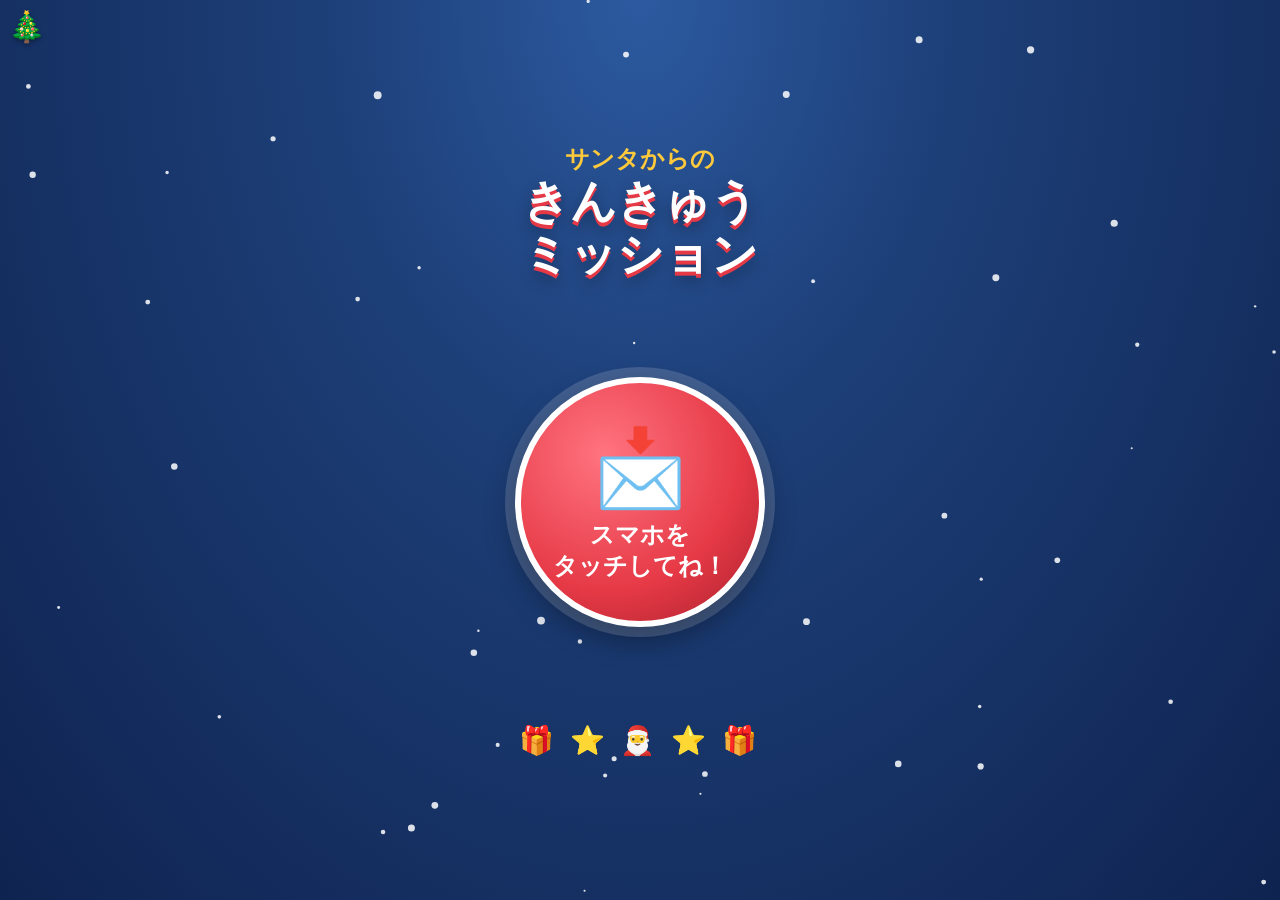
==== index.html @ 95dcbe69 "Add files via upload" ====
<!DOCTYPE html>
<html lang="ja">
<head>
  <meta charset="UTF-8">
  <meta name="viewport" content="width=device-width, initial-scale=1, maximum-scale=1, user-scalable=no, viewport-fit=cover">
  <meta name="theme-color" content="#0f2350">
  <meta name="mobile-web-app-capable" content="yes">
  <title>サンタからの きんきゅうミッション</title>
  <link rel="manifest" href="./manifest.json">
  <link rel="icon" href="./icons/icon-192.png">
  <link rel="stylesheet" href="./css/style.css">
</head>
<body>
  <canvas id="snow" aria-hidden="true"></canvas>

  <header id="hud">
    <!-- 左上：管理画面（3秒長押し）＋ 右下と同時押しで早送り -->
    <div id="logo" class="logo" aria-label="logo">🎄</div>
    <div id="keys" class="keys hidden">
      <span class="keyslot" data-i="0">🔒</span>
      <span class="keyslot" data-i="1">🔒</span>
      <span class="keyslot" data-i="2">🔒</span>
    </div>
  </header>

  <main id="stage"></main>

  <!-- 右下の透明エリア（左上ロゴと同時に2秒長押しで早送り／強制クリア） -->
  <div id="corner-br" class="corner-br" aria-hidden="true"></div>

  <div id="overlay"></div>
  <div id="admin-root"></div>
  <div id="fx-layer" aria-hidden="true"></div>
  <canvas id="confetti" aria-hidden="true"></canvas>

  <script type="module" src="./js/app.js"></script>
</body>
</html>
---- css/style.css ----
/* =============================================================
   サンタからの きんきゅうミッション  style.css
   ============================================================= */
:root {
  --night1: #0f2350;
  --night2: #1d3f78;
  --red: #e63946;
  --red-d: #a8202c;
  --green: #2a9d5c;
  --green-d: #1b6e3f;
  --gold: #ffc93c;
  --gold-d: #c9921a;
  --blue: #4cc9f0;
  --blue-d: #2386a8;
  --pink: #ff8fb1;
  --pink-d: #d65a82;
  --cream: #fff8ec;
  --ink: #3a2a1e;
  --font: "M PLUS Rounded 1c", "Hiragino Maru Gothic ProN", "BIZ UDPGothic", "Noto Sans JP", "Noto Sans CJK JP", sans-serif;
}

* { box-sizing: border-box; -webkit-tap-highlight-color: transparent; }

html, body {
  margin: 0; height: 100%; overflow: hidden;
  font-family: var(--font); font-weight: 700; color: #fff;
  background: radial-gradient(ellipse at 50% 0%, #2c5aa0 0%, var(--night2) 35%, var(--night1) 100%);
  user-select: none; -webkit-user-select: none; -webkit-touch-callout: none;
  overscroll-behavior: none;
  touch-action: manipulation;
}
input, textarea { user-select: text; -webkit-user-select: text; }
button { font-family: inherit; font-weight: 800; cursor: pointer; touch-action: manipulation; }
.hidden { display: none !important; }

#snow, #confetti { position: fixed; inset: 0; width: 100%; height: 100%; pointer-events: none; }
#snow { z-index: 0; }
#confetti { z-index: 60; }

/* ---------- ヘッダー ---------- */
#hud {
  position: fixed; top: 0; left: 0; right: 0; height: 56px; z-index: 30;
  display: flex; align-items: center; justify-content: center; pointer-events: none;
}
.logo {
  position: fixed; top: 0; left: 0; width: 52px; height: 52px; z-index: 70;
  display: grid; place-items: center; font-size: 30px;
  pointer-events: auto; touch-action: none;
  filter: drop-shadow(0 2px 2px rgba(0,0,0,.35));
}
.corner-br {
  position: fixed; right: 0; bottom: 0; width: 48px; height: 48px; z-index: 70; touch-action: none;
}
.keys { display: flex; gap: 10px; background: rgba(255,255,255,.14); padding: 4px 14px; border-radius: 99px; }
.keyslot { font-size: 26px; filter: grayscale(1) brightness(1.3); opacity: .7; transition: .3s; }
.keyslot.open { filter: drop-shadow(0 0 6px var(--gold)); opacity: 1; }
.keyslot.just { animation: keyJust .9s ease; }
@keyframes keyJust { 0% { transform: scale(.3) rotate(-90deg); } 60% { transform: scale(1.6) rotate(15deg); } 100% { transform: scale(1); } }

/* ---------- ステージ ---------- */
#stage {
  position: fixed; inset: 0; z-index: 10;
  overflow-y: auto; overflow-x: hidden; -webkit-overflow-scrolling: touch;
  padding: 60px 14px 60px;
}
/* わかち書き（スペース）の ところで 改行する */
.screen, #overlay { word-break: keep-all; overflow-wrap: anywhere; }
.screen { max-width: 520px; margin: 0 auto; display: flex; flex-direction: column; align-items: center; gap: 14px; text-align: center; animation: screenIn .45s ease; }
@keyframes screenIn { from { opacity: 0; transform: translateY(18px) scale(.98); } to { opacity: 1; transform: none; } }

.lead { margin: 0; font-size: 18px; line-height: 1.6; text-shadow: 0 2px 4px rgba(0,0,0,.4); }
.guide { margin: 0; font-size: 16px; opacity: .9; }

.mission-head {
  display: inline-flex; align-items: center; gap: 10px;
  background: var(--red); padding: 6px 20px 6px 8px; border-radius: 99px;
  font-size: 22px; box-shadow: 0 4px 0 var(--red-d);
}
.mission-head.mh-blue { background: var(--blue-d); box-shadow: 0 4px 0 #165f78; }
.mh-num { width: 38px; height: 38px; border-radius: 50%; background: #fff; color: var(--red); display: grid; place-items: center; font-size: 22px; }
.mh-blue .mh-num { color: var(--blue-d); }

.big-title { font-size: 26px; line-height: 1.4; text-shadow: 0 3px 0 rgba(0,0,0,.25); }
.big-title .grow { display: inline-block; color: var(--gold); font-size: 32px; animation: growPulse 1.6s ease-in-out infinite; }
@keyframes growPulse { 50% { transform: scale(1.12); } }

/* ---------- ボタン ---------- */
.btn {
  border: none; border-radius: 99px; padding: 14px 32px; font-size: 22px; color: #fff;
  position: relative; transition: transform .08s; min-height: 60px; line-height: 1.3;
}
.btn:active { transform: translateY(5px); }
.btn-red { background: linear-gradient(#ff5a67, var(--red)); box-shadow: 0 6px 0 var(--red-d), 0 10px 18px rgba(0,0,0,.3); }
.btn-green { background: linear-gradient(#44c27c, var(--green)); box-shadow: 0 6px 0 var(--green-d), 0 10px 18px rgba(0,0,0,.3); }
.btn-gold { background: linear-gradient(#ffdc6e, var(--gold)); color: #6b3c00; box-shadow: 0 6px 0 var(--gold-d), 0 10px 18px rgba(0,0,0,.3); }
.btn-red:active { box-shadow: 0 1px 0 var(--red-d); }
.btn-green:active { box-shadow: 0 1px 0 var(--green-d); }
.btn-gold:active { box-shadow: 0 1px 0 var(--gold-d); }
.btn-xl { font-size: 26px; padding: 18px 40px; min-width: 240px; }
.btn-pulse { animation: btnPulse 1.4s ease-in-out infinite; }
@keyframes btnPulse { 50% { transform: scale(1.06); } }
.btn-pulse:active { animation: none; }

/* ---------- 画面0 ---------- */
.s0 { min-height: calc(100vh - 120px); justify-content: space-evenly; }
.s0-title { animation: floaty 3s ease-in-out infinite; }
.s0-sub { font-size: 24px; color: var(--gold); }
.s0-main { font-size: 46px; line-height: 1.15; text-shadow: 0 4px 0 var(--red), 0 8px 16px rgba(0,0,0,.4); }
@keyframes floaty { 50% { transform: translateY(-8px); } }
.touch-me {
  width: 250px; height: 250px; border-radius: 50%; border: 6px solid #fff;
  background: radial-gradient(circle at 35% 30%, #ff7480, var(--red) 60%, var(--red-d));
  color: #fff; display: flex; flex-direction: column; align-items: center; justify-content: center; gap: 6px;
  box-shadow: 0 0 0 10px rgba(255,255,255,.15), 0 12px 30px rgba(0,0,0,.4);
  animation: touchPulse 1.5s ease-in-out infinite;
}
.touch-me:active { transform: scale(.94); }
@keyframes touchPulse { 50% { box-shadow: 0 0 0 26px rgba(255,255,255,.08), 0 12px 30px rgba(0,0,0,.4); transform: scale(1.04); } }
.touch-emoji { font-size: 76px; animation: wobble 1.2s ease-in-out infinite; }
.touch-label { font-size: 24px; line-height: 1.3; }
@keyframes wobble { 25% { transform: rotate(-10deg); } 75% { transform: rotate(10deg); } }
.s0-deco { font-size: 28px; letter-spacing: 4px; }

.screen-shake { animation: screenShake .5s; }
@keyframes screenShake {
  10%, 90% { transform: translate(-2px, 0); } 20%, 80% { transform: translate(4px, 1px); }
  30%, 50%, 70% { transform: translate(-6px, -1px); } 40%, 60% { transform: translate(6px, 1px); }
}

/* ---------- 画面1 ---------- */
.ringing { display: flex; flex-direction: column; align-items: center; gap: 10px; padding-top: 10px; position: relative; }
.phone-ring { font-size: 110px; animation: phoneBuzz .15s linear infinite; position: relative; z-index: 2; }
@keyframes phoneBuzz { 0% { transform: rotate(-8deg); } 50% { transform: rotate(8deg); } 100% { transform: rotate(-8deg); } }
.ring-waves { position: absolute; top: 20px; left: 50%; width: 0; height: 0; }
.ring-waves span {
  position: absolute; left: -70px; top: -10px; width: 140px; height: 140px; border-radius: 50%;
  border: 4px solid var(--gold); opacity: 0; animation: ringWave 1.8s ease-out infinite;
}
.ring-waves span:nth-child(2) { animation-delay: .6s; }
.ring-waves span:nth-child(3) { animation-delay: 1.2s; }
@keyframes ringWave { 0% { transform: scale(.5); opacity: .9; } 100% { transform: scale(1.8); opacity: 0; } }
.popup {
  background: var(--cream); color: var(--ink); border-radius: 24px; padding: 18px 18px 22px;
  border: 5px solid var(--red); box-shadow: 0 12px 30px rgba(0,0,0,.45); width: 100%;
  display: flex; flex-direction: column; gap: 12px; align-items: center;
}
.popup-icon { font-size: 48px; margin-top: -48px; animation: floaty 2s ease-in-out infinite; }
.popup-title { font-size: 22px; line-height: 1.5; color: var(--red-d); }
.pop-in { animation: popIn .5s cubic-bezier(.2, 1.6, .4, 1); }
@keyframes popIn { from { transform: scale(.3); opacity: 0; } to { transform: scale(1); opacity: 1; } }

.letter { display: flex; flex-direction: column; align-items: center; gap: 10px; width: 100%; animation: popIn .5s cubic-bezier(.2, 1.4, .4, 1); }
.letter-santa { font-size: 80px; animation: santaBounce 1s ease-in-out infinite; margin-bottom: -26px; z-index: 2; }
@keyframes santaBounce { 50% { transform: translateY(-10px) rotate(-5deg); } }
.letter-paper {
  width: 100%; background: var(--cream); color: var(--ink); border-radius: 18px; padding: 34px 18px 18px;
  text-align: left; font-size: 19px; line-height: 1.75; min-height: 220px;
  background-image: repeating-linear-gradient(transparent 0 32px, rgba(230,57,70,.12) 32px 33px);
  border: 4px dashed var(--green); box-shadow: 0 10px 24px rgba(0,0,0,.4);
}
.letter-from { color: var(--red); font-size: 16px; text-align: right; }
.letter-locks { display: flex; justify-content: center; gap: 18px; font-size: 40px; margin-top: 8px; }
.letter-locks span { animation: lockBounce 1s ease-in-out infinite; }
.letter-locks span:nth-child(2) { animation-delay: .15s; }
.letter-locks span:nth-child(3) { animation-delay: .3s; }
@keyframes lockBounce { 50% { transform: translateY(-8px); } }
.tap-note { font-size: 14px; opacity: .75; }

/* ---------- 子どもの色 ---------- */
.c-red { --c: var(--red); --cd: var(--red-d); }
.c-green { --c: var(--green); --cd: var(--green-d); }
.c-gold { --c: var(--gold); --cd: var(--gold-d); }
.c-blue { --c: var(--blue); --cd: var(--blue-d); }
.c-pink { --c: var(--pink); --cd: var(--pink-d); }

/* ---------- 画面2 ---------- */
.hints { width: 100%; display: flex; flex-direction: column; gap: 6px; }
.hint {
  display: flex; align-items: center; gap: 10px; text-align: left;
  background: var(--cream); color: var(--ink); border-radius: 14px; padding: 5px 10px;
  border-left: 10px solid var(--c); font-size: 15px; line-height: 1.35;
}
.hint b { color: var(--cd); }
.hint-no { flex: none; width: 28px; height: 28px; border-radius: 50%; background: var(--c); color: #fff; display: grid; place-items: center; font-size: 16px; }
.extra-hint {
  width: 100%; background: linear-gradient(#fff3c4, #ffe38a); color: #6b3c00; border-radius: 16px;
  padding: 10px 14px; border: 3px solid var(--gold-d); font-size: 17px; line-height: 1.5;
}
.eh-title { color: var(--red-d); font-size: 18px; margin-bottom: 4px; }
.code-boxes { display: grid; grid-template-columns: repeat(5, minmax(0, 1fr)); gap: 6px; width: 100%; }
.cbox { min-width: 0; display: flex; flex-direction: column; align-items: center; gap: 4px; transition: transform .2s; }
.cname {
  font-size: 12px; background: var(--c); color: #fff; border-radius: 99px; padding: 2px 4px; width: 100%;
  white-space: nowrap; overflow: hidden; text-overflow: ellipsis; text-shadow: 0 1px 1px rgba(0,0,0,.3);
}
.cdigit {
  width: 100%; aspect-ratio: 1 / 1; background: #fff; border-radius: 14px; border: 4px solid var(--c);
  color: var(--ink); font-size: 40px; display: grid; place-items: center; box-shadow: 0 4px 0 var(--cd);
}
.cbox.active .cdigit { animation: activeGlow 1s ease-in-out infinite; }
.cbox.active { transform: translateY(-4px); }
@keyframes activeGlow { 50% { box-shadow: 0 4px 0 var(--cd), 0 0 0 6px rgba(255,255,255,.55); } }
.cbox.popd .cdigit { animation: digitPop .35s cubic-bezier(.2, 1.8, .4, 1); }
@keyframes digitPop { from { transform: scale(.4) rotate(-20deg); } to { transform: none; } }
.cbox.win .cdigit { background: var(--gold); animation: winJump .6s ease 3; }
@keyframes winJump { 50% { transform: translateY(-14px) rotate(6deg); } }
.turn { font-size: 20px; min-height: 30px; }
.turn-name { background: var(--c); padding: 2px 12px; border-radius: 99px; margin-right: 2px; }
.keypad { display: grid; grid-template-columns: repeat(3, 1fr); gap: 8px; width: 100%; max-width: 360px; }
.kp {
  height: 54px; border: none; border-radius: 16px; font-size: 30px; color: var(--ink);
  background: linear-gradient(#ffffff, #e9e2d6); box-shadow: 0 5px 0 #b9ad9c;
}
.kp:active, .kp.tapped { transform: translateY(4px); box-shadow: 0 1px 0 #b9ad9c; }
.kp.tapped { animation: kpTap .25s; }
@keyframes kpTap { 50% { filter: brightness(1.2); } }
.kp-del { font-size: 20px; background: linear-gradient(#ffd7db, #ffb3ba); box-shadow: 0 5px 0 #d77b85; }
.kp-ok { font-size: 20px; color: #fff; background: linear-gradient(#9fb3a6, #7f9387); box-shadow: 0 5px 0 #5f6f65; }
.kp-ok.ready { background: linear-gradient(#44c27c, var(--green)); box-shadow: 0 5px 0 var(--green-d); animation: btnPulse 1s infinite; }
.shake { animation: shakeX .5s; }
@keyframes shakeX { 20%, 60% { transform: translateX(-10px); } 40%, 80% { transform: translateX(10px); } }

.toast {
  position: fixed; left: 50%; top: 42%; transform: translate(-50%, -50%); z-index: 50;
  padding: 18px 28px; border-radius: 24px; font-size: 26px; line-height: 1.4; text-align: center;
  animation: popIn .4s cubic-bezier(.2, 1.6, .4, 1); box-shadow: 0 12px 30px rgba(0,0,0,.45); width: max-content; max-width: 90vw;
}
.toast.good { background: var(--gold); color: #6b3c00; font-size: 40px; }
.toast.bad { background: #fff; color: var(--red-d); border: 5px solid var(--red); }

/* ---------- 画面3 ---------- */
.hint-card {
  display: flex; gap: 10px; align-items: center; text-align: left; width: 100%;
  background: var(--cream); color: var(--ink); border-radius: 16px; padding: 12px 14px; font-size: 18px; line-height: 1.5;
  border: 4px solid var(--gold);
}
.hc-icon { font-size: 40px; animation: wobble 1.6s ease-in-out infinite; }
.sil-frame {
  width: 100%; background: rgba(255,255,255,.12); border: 4px dashed rgba(255,255,255,.6);
  border-radius: 20px; padding: 12px;
}
.sil-label { font-size: 16px; margin-bottom: 10px; color: var(--gold); }
.sil-grid {
  display: grid; grid-template-columns: repeat(var(--cols), 1fr); gap: 3px;
  width: min(100%, calc(var(--cols) * 42px)); margin: 0 auto;
}
.sil-cell { aspect-ratio: 1; border-radius: 4px; background: rgba(255,255,255,.08); }
.sil-cell.on { background: linear-gradient(135deg, #ffd96a, var(--gold)); box-shadow: inset 0 -3px 0 var(--gold-d); }

.scan { position: fixed; inset: 0; z-index: 40; background: #000; display: flex; flex-direction: column; align-items: center; justify-content: center; }
.scan video { position: absolute; inset: 0; width: 100%; height: 100%; object-fit: cover; }
.scan-fallback { position: absolute; inset: 0; display: flex; align-items: center; justify-content: center; gap: 0; background: radial-gradient(#1d3f78, #0a1630); }
.sf-santa { font-size: 120px; animation: santaBounce 1s infinite; }
.sf-scope { font-size: 80px; animation: wobble 1s infinite; }
.scan-top, .scan-bottom { position: absolute; left: 0; right: 0; z-index: 2; text-align: center; padding: 14px; }
.scan-top { top: 50px; font-size: 26px; text-shadow: 0 2px 6px #000; animation: floaty 1.6s infinite; }
.scan-bottom { bottom: 60px; }
.scan-status { font-size: 22px; text-shadow: 0 2px 6px #000; margin-bottom: 8px; }
.scan-bar { width: 80%; height: 20px; margin: 0 auto; border-radius: 99px; background: rgba(255,255,255,.3); overflow: hidden; border: 3px solid #fff; }
.scan-fill { height: 100%; width: 0; background: linear-gradient(90deg, var(--green), #8ef0b5); transition: width .1s linear; }
.scan-frame { position: relative; width: 74vw; max-width: 340px; aspect-ratio: 1; z-index: 2; }
.scan-frame i { position: absolute; width: 48px; height: 48px; border: 7px solid #7bffb0; }
.scan-frame i:nth-child(1) { top: 0; left: 0; border-right: none; border-bottom: none; border-radius: 14px 0 0 0; }
.scan-frame i:nth-child(2) { top: 0; right: 0; border-left: none; border-bottom: none; border-radius: 0 14px 0 0; }
.scan-frame i:nth-child(3) { bottom: 0; left: 0; border-right: none; border-top: none; border-radius: 0 0 0 14px; }
.scan-frame i:nth-child(4) { bottom: 0; right: 0; border-left: none; border-top: none; border-radius: 0 0 14px 0; }
.laser { position: absolute; left: 6%; right: 6%; height: 4px; background: #ff3b5c; box-shadow: 0 0 14px 4px #ff3b5c; animation: laser 1.3s ease-in-out infinite alternate; }
@keyframes laser { from { top: 6%; } to { top: 94%; } }
.scan-back { position: absolute; bottom: 14px; left: 14px; z-index: 3; background: rgba(0,0,0,.5); color: #fff; border: 2px solid #fff; border-radius: 99px; padding: 6px 16px; font-size: 14px; }
.scan-perfect {
  position: absolute; z-index: 5; background: var(--gold); color: var(--red-d); border-radius: 30px; padding: 22px 34px;
  font-size: 30px; line-height: 1.3; border: 6px solid #fff; box-shadow: 0 0 60px rgba(255,201,60,.8);
  animation: popIn .5s cubic-bezier(.2, 1.8, .4, 1);
}
.scan-perfect b { font-size: 44px; }

/* ---------- 画面4 ---------- */
.radio {
  width: 100%; border-radius: 26px; padding: 16px 12px 20px; position: relative;
  background: linear-gradient(#5b3a1f, #3d2612); border: 6px solid #8b5a2b; box-shadow: inset 0 0 0 4px #2b1a0b, 0 10px 24px rgba(0,0,0,.4);
  transition: background .3s;
}
.radio.zone-0 { background: linear-gradient(#4a2a5e, #2a1636); }
.radio.zone-1 { background: linear-gradient(#36505e, #1d2e36); }
.radio.zone-2 { background: linear-gradient(#a8202c, #6e1219); }
.radio.zone-3 { background: linear-gradient(#1f6f8b, #0d3a4a); }
.radio.zone-4 { background: linear-gradient(#8a5b1c, #4f320c); }
.radio.tuned { box-shadow: inset 0 0 0 4px #2b1a0b, 0 0 0 6px var(--gold), 0 0 40px rgba(255,201,60,.8); }
.antenna { display: flex; align-items: flex-end; justify-content: center; gap: 5px; height: 40px; }
.antenna span { width: 12px; background: rgba(255,255,255,.2); border-radius: 3px; transition: background .2s; }
.antenna span:nth-child(1) { height: 20%; } .antenna span:nth-child(2) { height: 40%; }
.antenna span:nth-child(3) { height: 60%; } .antenna span:nth-child(4) { height: 80%; } .antenna span:nth-child(5) { height: 100%; }
.antenna span.on { background: var(--gold); }
.antenna.full span.on { background: #6bff9e; box-shadow: 0 0 10px #6bff9e; }
.ant-label { font-style: normal; font-size: 13px; margin-left: 6px; opacity: .8; align-self: center; }
.char { font-size: 110px; line-height: 1.2; display: inline-block; }
.zone-0 .char { animation: stomp .9s ease-in-out infinite; }
.zone-1 .char { animation: robo .25s steps(2) infinite; }
.zone-2 .char { animation: santaBounce 1s ease-in-out infinite; }
.zone-3 .char { animation: swim 1.6s ease-in-out infinite; }
.zone-4 .char { animation: zoom .18s linear infinite; }
.char.boing { animation: boing .5s cubic-bezier(.2, 1.8, .4, 1) !important; }
@keyframes boing { from { transform: scale(.2) rotate(-30deg); } to { transform: none; } }
@keyframes stomp { 0%, 100% { transform: translateY(0) scale(1.05, .95); } 50% { transform: translateY(-14px) scale(.95, 1.05); } }
@keyframes robo { 0% { transform: translateX(-4px) rotate(-3deg); } 100% { transform: translateX(4px) rotate(3deg); } }
@keyframes swim { 0%, 100% { transform: translate(-18px, 0) rotate(-8deg); } 50% { transform: translate(18px, -8px) rotate(8deg); } }
@keyframes zoom { 0% { transform: translate(-3px, 2px); } 50% { transform: translate(3px, -2px) rotate(4deg); } 100% { transform: translate(-3px, 2px); } }
.zone-label { font-size: 24px; color: var(--gold); text-shadow: 0 2px 0 rgba(0,0,0,.5); }
.zone-2 .zone-label { color: #fff; font-size: 28px; }
.hold-ring { height: 10px; width: 70%; margin: 10px auto 0; background: rgba(255,255,255,.2); border-radius: 99px; overflow: hidden; opacity: 0; transition: opacity .2s; }
.hold-ring.show { opacity: 1; }
.hold-fill { height: 100%; background: #6bff9e; transform-origin: left; transform: scaleX(0); transition: transform .1s linear; }
.btn-play { font-size: 22px; min-width: 220px; }
.btn-play.on { background: linear-gradient(#7d8a96, #5c6772); box-shadow: 0 6px 0 #3f474f; }

.dial-wrap { width: 100%; padding: 4px 6px; }
.dial-ends { display: flex; justify-content: space-between; font-size: 24px; padding: 0 2px 4px; }
.dial {
  -webkit-appearance: none; appearance: none; width: 100%; height: 36px; border-radius: 99px; outline: none;
  background: linear-gradient(90deg, #8e5cc2 0 20%, #6c8a9a 20% 40%, #e63946 40% 60%, #3fa7c9 60% 80%, #d39a3f 80% 100%);
  border: 4px solid #fff; box-shadow: 0 4px 0 rgba(0,0,0,.3);
}
.dial::-webkit-slider-thumb {
  -webkit-appearance: none; appearance: none; width: 64px; height: 64px; border-radius: 50%;
  background: radial-gradient(circle at 35% 30%, #fff, #ffd96a 45%, var(--gold-d)); border: 5px solid #fff;
  box-shadow: 0 4px 10px rgba(0,0,0,.45);
}
.dial::-moz-range-thumb { width: 56px; height: 56px; border-radius: 50%; background: var(--gold); border: 5px solid #fff; }
.got-it { font-size: 26px; color: #6bff9e; text-shadow: 0 2px 0 rgba(0,0,0,.4); animation: popIn .5s cubic-bezier(.2, 1.8, .4, 1); }
.bubble {
  position: relative; background: #fff; color: var(--ink); border-radius: 22px; padding: 26px 16px 16px; font-size: 19px; line-height: 1.6;
  border: 4px solid var(--red); animation: popIn .5s cubic-bezier(.2, 1.6, .4, 1); text-align: left;
}
.bubble::before { content: "🎅"; position: absolute; top: -28px; left: 12px; font-size: 40px; }
.papa-note { font-size: 12px; opacity: .6; font-weight: 400; }

/* ---------- 画面5 ---------- */
.song-card { background: var(--cream); color: var(--red-d); border-radius: 99px; padding: 10px 22px; font-size: 21px; border: 4px solid var(--green); }
.tree-wrap { position: relative; width: 240px; height: 240px; }
.tree-svg { width: 100%; height: 100%; overflow: visible; }
.tree-wrap.singing .tree-svg { animation: sway 2.4s ease-in-out infinite; transform-origin: 50% 90%; }
@keyframes sway { 50% { transform: rotate(3deg) scale(1.02); } 0%, 100% { transform: rotate(-3deg); } }
.orn { fill: #5d6d63; transition: fill .3s, filter .3s; }
.orn.lit { animation: ornPop .6s cubic-bezier(.2, 1.8, .4, 1), ornBlink 1.6s ease-in-out .6s infinite; }
.orn-red.lit { fill: #ff4d5e; filter: drop-shadow(0 0 3px #ff4d5e); }
.orn-gold.lit { fill: #ffd24a; filter: drop-shadow(0 0 3px #ffd24a); }
.orn-blue.lit { fill: #5fd6ff; filter: drop-shadow(0 0 3px #5fd6ff); }
.orn-pink.lit { fill: #ff9ec0; filter: drop-shadow(0 0 3px #ff9ec0); }
@keyframes ornPop { from { r: 0; } 60% { r: 6; } to { r: 3.6; } }
@keyframes ornBlink { 50% { opacity: .55; } }
.tree-star { fill: #6a6a5a; transition: fill .4s; transform-origin: 50px 14px; }
.tree-star.lit { fill: #ffd24a; filter: drop-shadow(0 0 6px #ffd24a); animation: starSpin 1.2s ease; }
@keyframes starSpin { from { transform: scale(.2) rotate(-180deg); } to { transform: none; } }
.tree-wrap.glow { filter: drop-shadow(0 0 24px rgba(255,210,74,.8)); }
.notes { position: absolute; inset: 0; pointer-events: none; }
.note { position: absolute; bottom: 10%; font-size: 30px; animation: noteUp 2.6s ease-out forwards; text-shadow: 0 2px 4px rgba(0,0,0,.4); }
@keyframes noteUp { from { transform: translate(0, 0) scale(.5); opacity: 0; } 15% { opacity: 1; } to { transform: translate(var(--drift), -230px) scale(1.2) rotate(20deg); opacity: 0; } }
.gauge { width: 100%; }
.gauge-label { font-size: 20px; margin-bottom: 6px; }
.gauge-label b { font-size: 28px; color: var(--gold); }
.gauge-bar { height: 34px; border-radius: 99px; background: rgba(255,255,255,.18); border: 4px solid #fff; overflow: hidden; }
.gauge-fill {
  height: 100%; width: 0; border-radius: 99px;
  background: linear-gradient(90deg, #ff8fb1, #ffc93c, #7be0a3, #4cc9f0);
  background-size: 200% 100%; animation: shimmer 2s linear infinite;
}
@keyframes shimmer { to { background-position: -200% 0; } }
.sending { margin: 0; font-size: 20px; animation: floaty 1.4s ease-in-out infinite; }
.delivered { font-size: 28px; color: var(--gold); line-height: 1.4; animation: popIn .6s cubic-bezier(.2, 1.8, .4, 1); text-shadow: 0 3px 0 rgba(0,0,0,.3); }

/* ---------- 画面6 ---------- */
.clear-title { font-size: 48px; line-height: 1.1; color: var(--gold); text-shadow: 0 4px 0 var(--red), 0 8px 18px rgba(0,0,0,.4); animation: popIn .7s cubic-bezier(.2, 1.8, .4, 1), floaty 2.4s 0.7s ease-in-out infinite; }
.clear-keys { font-size: 44px; display: flex; gap: 14px; }
.clear-keys span { animation: lockBounce .9s ease-in-out infinite; filter: drop-shadow(0 0 8px var(--gold)); }
.clear-keys span:nth-child(2) { animation-delay: .15s; } .clear-keys span:nth-child(3) { animation-delay: .3s; }
.end-santa { font-size: 90px; animation: santaBounce 1s ease-in-out infinite; }
.end-msg { font-size: 20px; line-height: 1.7; }
.final-card {
  width: 100%; background: var(--cream); color: var(--ink); border-radius: 22px; padding: 16px;
  border: 6px solid var(--red); box-shadow: 0 0 0 6px var(--green), 0 14px 30px rgba(0,0,0,.4);
  animation: popIn .7s .8s cubic-bezier(.2, 1.6, .4, 1) both;
}
.final-title { font-size: 22px; color: var(--red-d); margin-bottom: 8px; }
.final-hint { font-size: 22px; line-height: 1.6; }
.final-img { width: 100%; border-radius: 14px; margin-top: 10px; }

/* ---------- カギが あく演出 ---------- */
#overlay { position: fixed; inset: 0; z-index: 45; display: none; }
#overlay.show { display: flex; align-items: center; justify-content: center; background: rgba(10, 20, 50, .82); animation: fadeIn .3s; }
@keyframes fadeIn { from { opacity: 0; } }
.unlock-card, .resume-card { display: flex; flex-direction: column; align-items: center; gap: 16px; text-align: center; padding: 20px; }
.unlock-lock { font-size: 150px; filter: drop-shadow(0 0 30px rgba(255,201,60,.6)); }
.unlock-lock.wiggle { animation: lockWiggle .15s linear infinite; }
@keyframes lockWiggle { 0% { transform: rotate(-10deg); } 50% { transform: rotate(10deg); } 100% { transform: rotate(-10deg); } }
.unlock-lock.burst { animation: popIn .6s cubic-bezier(.2, 2, .4, 1); }
.unlock-text { font-size: 30px; line-height: 1.4; animation: popIn .5s cubic-bezier(.2, 1.8, .4, 1); }
.unlock-text b { font-size: 48px; color: var(--gold); }
.unlock-count { font-size: 20px; background: rgba(255,255,255,.18); border-radius: 99px; padding: 4px 18px; }
.resume-card { font-size: 22px; }
.resume-emoji { font-size: 90px; animation: santaBounce 1s infinite; }

/* ---------- タッチの キラキラ ---------- */
#fx-layer { position: fixed; inset: 0; pointer-events: none; z-index: 80; }
.spark { position: absolute; font-size: 22px; transform: translate(-50%, -50%); animation: spark .7s ease-out forwards; }
@keyframes spark { to { transform: translate(calc(-50% + var(--dx)), calc(-50% + var(--dy))) scale(.3) rotate(90deg); opacity: 0; } }
.skip-flash { position: fixed; inset: 0; z-index: 90; background: rgba(255,255,255,.5); pointer-events: none; animation: fadeOut .5s forwards; }
@keyframes fadeOut { to { opacity: 0; } }

/* ---------- 暗証番号 ---------- */
#admin-root { position: relative; z-index: 100; }
.pin-modal { position: fixed; inset: 0; background: rgba(0,0,0,.75); display: grid; place-items: center; z-index: 100; }
.pin-card { background: #fff; color: #333; border-radius: 20px; padding: 18px; width: 280px; text-align: center; }
.pin-title { font-size: 18px; margin-bottom: 10px; }
.pin-dots { display: flex; justify-content: center; gap: 12px; margin-bottom: 14px; }
.pin-dots i { width: 16px; height: 16px; border-radius: 50%; border: 2px solid #555; }
.pin-dots i.on { background: #555; }
.pin-pad { display: grid; grid-template-columns: repeat(3, 1fr); gap: 8px; }
.pin-pad button { height: 54px; font-size: 22px; border-radius: 12px; border: 1px solid #ccc; background: #f4f4f4; color: #333; }
.pin-pad .pin-cancel { font-size: 15px; }

/* ---------- 管理画面（大人むけ） ---------- */
.admin {
  position: fixed; inset: 0; z-index: 100; background: #f3f4f6; color: #222; overflow-y: auto;
  font-weight: 400; font-family: system-ui, "Noto Sans JP", sans-serif; padding-bottom: 40px;
}
.admin-head { position: sticky; top: 0; background: #1f2937; color: #fff; display: flex; justify-content: space-between; align-items: center; padding: 10px 14px; z-index: 2; }
.a-status { display: flex; flex-wrap: wrap; gap: 6px; padding: 10px 14px; }
.badge { padding: 4px 10px; border-radius: 99px; background: #e5e7eb; font-size: 13px; font-weight: 700; }
.badge.ok { background: #d1fae5; color: #065f46; }
.badge.ng { background: #fee2e2; color: #991b1b; }
.a-sec { background: #fff; margin: 10px; padding: 12px 14px; border-radius: 12px; box-shadow: 0 1px 3px rgba(0,0,0,.1); }
.a-sec h3 { margin: 0 0 8px; font-size: 16px; }
.a-note { font-size: 12px; color: #666; margin: 0 0 8px; line-height: 1.5; }
.a-row { display: flex; align-items: center; gap: 8px; margin: 6px 0; font-size: 14px; flex-wrap: wrap; }
.a-input { flex: 1; min-width: 0; padding: 8px; font-size: 16px; border: 1px solid #ccc; border-radius: 8px; }
.a-btn { padding: 8px 14px; font-size: 14px; border-radius: 8px; border: 1px solid #ccc; background: #fff; color: #222; font-weight: 700; }
.admin-head .a-btn { background: #374151; color: #fff; border-color: #4b5563; }
.a-primary { background: #2563eb; color: #fff; border-color: #2563eb; }
.a-danger { background: #fff; color: #b91c1c; border-color: #fca5a5; }
.a-small { font-size: 12px; padding: 5px 10px; margin-top: 8px; }
.a-grid { display: grid; grid-template-columns: repeat(2, 1fr); gap: 6px; }
.a-rec { display: flex; align-items: center; gap: 10px; }
.a-rec-btn.recording { background: #dc2626; color: #fff; border-color: #dc2626; animation: btnPulse 1s infinite; }
.a-switch { font-size: 13px; }
.a-test { display: flex; align-items: center; gap: 8px; }
.a-dial { flex: 1; }
.a-editor { display: grid; grid-template-columns: repeat(var(--cols), 1fr); gap: 3px; max-width: 360px; margin: 8px 0; }
.a-cell { aspect-ratio: 1; border-radius: 4px; border: 1px solid #d1d5db; background: #f9fafb; padding: 0; }
.a-cell.on { background: #f59e0b; border-color: #b45309; }
.a-foot { text-align: center; font-size: 12px; color: #888; }
.a-toast { position: fixed; bottom: 20px; left: 50%; transform: translateX(-50%); background: #111; color: #fff; padding: 10px 18px; border-radius: 99px; z-index: 110; font-size: 14px; }

@media (max-height: 700px) {
  .kp { height: 50px; }
  .cdigit { font-size: 32px; }
  .char { font-size: 88px; }
  .tree-wrap { width: 200px; height: 200px; }
}

.s2 { gap: 10px; }
.s2 .lead { font-size: 16px; }
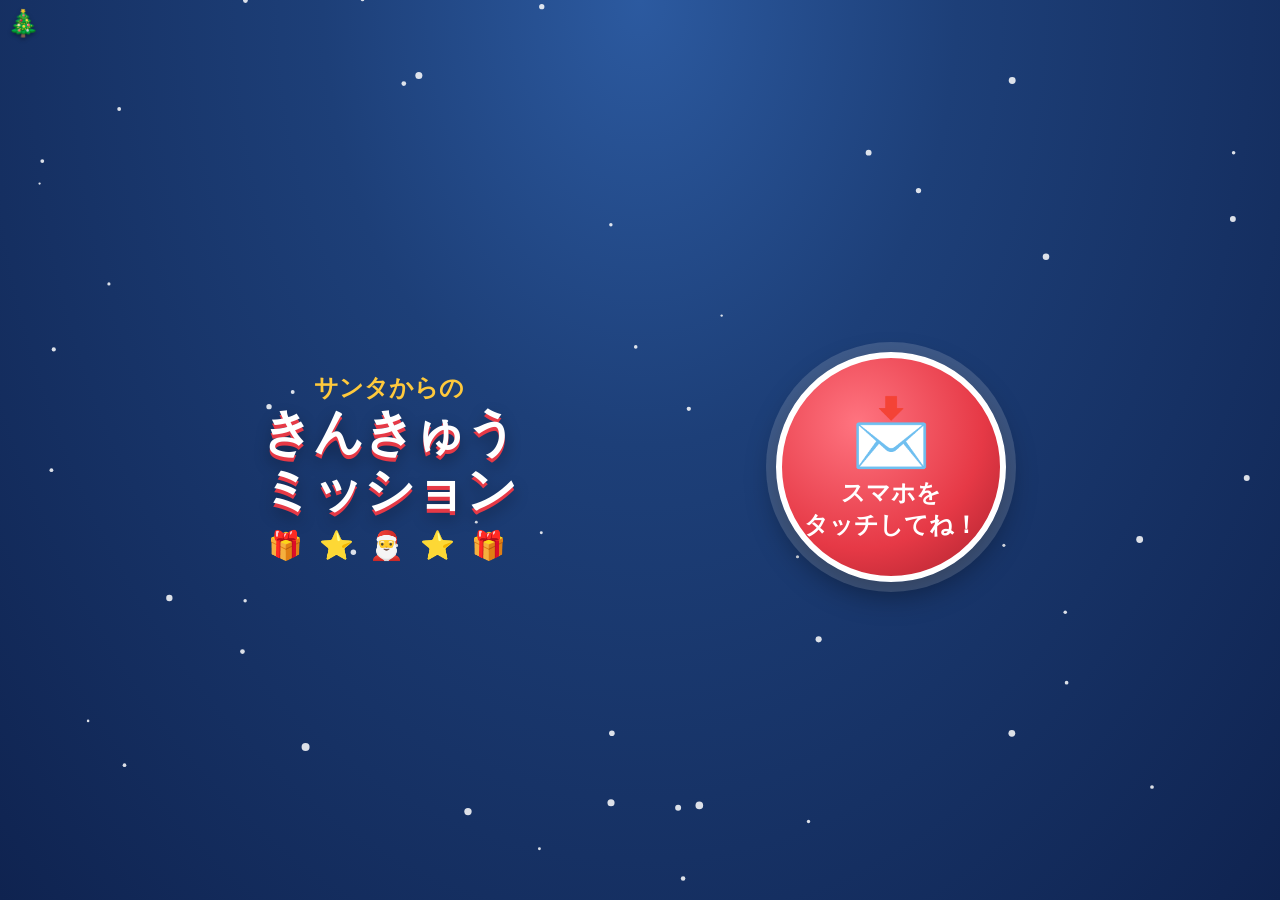
==== commit e60b4287: "Add files via upload" ====
--- a/index.html
+++ b/index.html
@@ -33,6 +33,12 @@
   <div id="fx-layer" aria-hidden="true"></div>
   <canvas id="confetti" aria-hidden="true"></canvas>
 
+  <!-- スマホが たて むきの ときの あんない -->
+  <div id="rotate" aria-hidden="true">
+    <div class="rotate-phone">📱</div>
+    <div class="rotate-text">スマホを よこに してね！</div>
+  </div>
+
   <script type="module" src="./js/app.js"></script>
 </body>
 </html>
--- a/css/style.css
+++ b/css/style.css
@@ -274,65 +274,175 @@
 }
 .scan-perfect b { font-size: 44px; }
 
-/* ---------- 画面4 ---------- */
-.radio {
-  width: 100%; border-radius: 26px; padding: 16px 12px 20px; position: relative;
-  background: linear-gradient(#5b3a1f, #3d2612); border: 6px solid #8b5a2b; box-shadow: inset 0 0 0 4px #2b1a0b, 0 10px 24px rgba(0,0,0,.4);
-  transition: background .3s;
-}
-.radio.zone-0 { background: linear-gradient(#4a2a5e, #2a1636); }
-.radio.zone-1 { background: linear-gradient(#36505e, #1d2e36); }
-.radio.zone-2 { background: linear-gradient(#a8202c, #6e1219); }
-.radio.zone-3 { background: linear-gradient(#1f6f8b, #0d3a4a); }
-.radio.zone-4 { background: linear-gradient(#8a5b1c, #4f320c); }
-.radio.tuned { box-shadow: inset 0 0 0 4px #2b1a0b, 0 0 0 6px var(--gold), 0 0 40px rgba(255,201,60,.8); }
-.antenna { display: flex; align-items: flex-end; justify-content: center; gap: 5px; height: 40px; }
-.antenna span { width: 12px; background: rgba(255,255,255,.2); border-radius: 3px; transition: background .2s; }
-.antenna span:nth-child(1) { height: 20%; } .antenna span:nth-child(2) { height: 40%; }
-.antenna span:nth-child(3) { height: 60%; } .antenna span:nth-child(4) { height: 80%; } .antenna span:nth-child(5) { height: 100%; }
-.antenna span.on { background: var(--gold); }
-.antenna.full span.on { background: #6bff9e; box-shadow: 0 0 10px #6bff9e; }
-.ant-label { font-style: normal; font-size: 13px; margin-left: 6px; opacity: .8; align-self: center; }
-.char { font-size: 110px; line-height: 1.2; display: inline-block; }
-.zone-0 .char { animation: stomp .9s ease-in-out infinite; }
-.zone-1 .char { animation: robo .25s steps(2) infinite; }
-.zone-2 .char { animation: santaBounce 1s ease-in-out infinite; }
-.zone-3 .char { animation: swim 1.6s ease-in-out infinite; }
-.zone-4 .char { animation: zoom .18s linear infinite; }
-.char.boing { animation: boing .5s cubic-bezier(.2, 1.8, .4, 1) !important; }
-@keyframes boing { from { transform: scale(.2) rotate(-30deg); } to { transform: none; } }
-@keyframes stomp { 0%, 100% { transform: translateY(0) scale(1.05, .95); } 50% { transform: translateY(-14px) scale(.95, 1.05); } }
-@keyframes robo { 0% { transform: translateX(-4px) rotate(-3deg); } 100% { transform: translateX(4px) rotate(3deg); } }
-@keyframes swim { 0%, 100% { transform: translate(-18px, 0) rotate(-8deg); } 50% { transform: translate(18px, -8px) rotate(8deg); } }
-@keyframes zoom { 0% { transform: translate(-3px, 2px); } 50% { transform: translate(3px, -2px) rotate(4deg); } 100% { transform: translate(-3px, 2px); } }
-.zone-label { font-size: 24px; color: var(--gold); text-shadow: 0 2px 0 rgba(0,0,0,.5); }
-.zone-2 .zone-label { color: #fff; font-size: 28px; }
-.hold-ring { height: 10px; width: 70%; margin: 10px auto 0; background: rgba(255,255,255,.2); border-radius: 99px; overflow: hidden; opacity: 0; transition: opacity .2s; }
-.hold-ring.show { opacity: 1; }
-.hold-fill { height: 100%; background: #6bff9e; transform-origin: left; transform: scaleX(0); transition: transform .1s linear; }
-.btn-play { font-size: 22px; min-width: 220px; }
-.btn-play.on { background: linear-gradient(#7d8a96, #5c6772); box-shadow: 0 6px 0 #3f474f; }
-
-.dial-wrap { width: 100%; padding: 4px 6px; }
-.dial-ends { display: flex; justify-content: space-between; font-size: 24px; padding: 0 2px 4px; }
-.dial {
-  -webkit-appearance: none; appearance: none; width: 100%; height: 36px; border-radius: 99px; outline: none;
-  background: linear-gradient(90deg, #8e5cc2 0 20%, #6c8a9a 20% 40%, #e63946 40% 60%, #3fa7c9 60% 80%, #d39a3f 80% 100%);
-  border: 4px solid #fff; box-shadow: 0 4px 0 rgba(0,0,0,.3);
-}
-.dial::-webkit-slider-thumb {
-  -webkit-appearance: none; appearance: none; width: 64px; height: 64px; border-radius: 50%;
-  background: radial-gradient(circle at 35% 30%, #fff, #ffd96a 45%, var(--gold-d)); border: 5px solid #fff;
-  box-shadow: 0 4px 10px rgba(0,0,0,.45);
-}
-.dial::-moz-range-thumb { width: 56px; height: 56px; border-radius: 50%; background: var(--gold); border: 5px solid #fff; }
-.got-it { font-size: 26px; color: #6bff9e; text-shadow: 0 2px 0 rgba(0,0,0,.4); animation: popIn .5s cubic-bezier(.2, 1.8, .4, 1); }
-.bubble {
-  position: relative; background: #fff; color: var(--ink); border-radius: 22px; padding: 26px 16px 16px; font-size: 19px; line-height: 1.6;
-  border: 4px solid var(--red); animation: popIn .5s cubic-bezier(.2, 1.6, .4, 1); text-align: left;
-}
-.bubble::before { content: "🎅"; position: absolute; top: -28px; left: 12px; font-size: 40px; }
-.papa-note { font-size: 12px; opacity: .6; font-weight: 400; }
+/* ---------- 画面4  ビデオでんわ ＆ サンタさんが ころんだ ---------- */
+.vcall { position: fixed; inset: 0; z-index: 40; background: #0b1530; overflow: hidden; }
+.selfie { position: absolute; inset: 0; width: 100%; height: 100%; object-fit: cover; transform: scaleX(-1); }
+.vc-bg { position: absolute; inset: 0; background: radial-gradient(ellipse at 50% 20%, #2c5aa0, #0f2350 70%); }
+.vc-bg.fallback { background: radial-gradient(ellipse at 50% 30%, #3a6bb8, #0f2350 70%); }
+.selfie:not(.hidden) + .vc-bg { display: none; }
+
+.vc-incoming { position: absolute; inset: 0; display: flex; flex-direction: column; align-items: center; justify-content: center; gap: 14px; padding: 20px; }
+.vc-in-label { font-size: 20px; background: rgba(255,255,255,.15); padding: 6px 18px; border-radius: 99px; }
+.vc-avatar {
+  width: 170px; height: 170px; border-radius: 50%; display: grid; place-items: center; font-size: 110px;
+  background: radial-gradient(circle at 35% 30%, #ff7480, var(--red)); border: 6px solid #fff;
+  animation: avatarPulse 1.2s ease-in-out infinite;
+}
+@keyframes avatarPulse { 50% { box-shadow: 0 0 0 26px rgba(255,255,255,.12); transform: scale(1.05); } }
+.vc-caller { font-size: 34px; }
+.vc-decline-msg { font-size: 22px; color: var(--gold); animation: popIn .4s cubic-bezier(.2, 1.8, .4, 1); }
+.vc-buttons { display: flex; gap: 56px; margin-top: 30px; }
+.vc-btn { width: 96px; height: 96px; border-radius: 50%; border: none; color: #fff; font-size: 16px; display: flex; flex-direction: column; align-items: center; justify-content: center; gap: 2px; }
+.vc-btn span { font-size: 38px; }
+.vc-no { background: #d9363e; box-shadow: 0 6px 0 #8f1d23; }
+.vc-yes { background: #22b35e; box-shadow: 0 6px 0 #137a3c; animation: phoneBuzz .3s linear infinite; }
+.vc-btn:active { transform: translateY(5px); box-shadow: none; }
+
+.vc-live { position: absolute; inset: 0; }
+.vc-win {
+  position: absolute; top: 10px; left: 60px; right: 60px; display: flex; align-items: center; justify-content: center; gap: 8px;
+  background: rgba(0,0,0,.45); border-radius: 99px; padding: 4px 12px; font-size: 16px; z-index: 3;
+}
+.vc-win-face { font-size: 26px; }
+.vc-rec { color: #6bff9e; font-size: 12px; animation: blink 1.2s infinite; }
+@keyframes blink { 50% { opacity: .3; } }
+.vc-talk { position: absolute; left: 12px; right: 12px; bottom: 60px; display: flex; flex-direction: column; align-items: center; gap: 12px; }
+.vc-bubble {
+  position: relative; width: 100%; background: #fff; color: var(--ink); border-radius: 22px; padding: 28px 18px 18px;
+  font-size: 21px; line-height: 1.6; border: 5px solid var(--red); box-shadow: 0 10px 30px rgba(0,0,0,.5); text-align: left;
+}
+.vc-bubble::before { content: "🎅"; position: absolute; top: -34px; left: 14px; font-size: 50px; animation: santaBounce 1s ease-in-out infinite; }
+
+.vc-card {
+  position: absolute; left: 12px; right: 12px; top: 56px; bottom: 56px; overflow-y: auto;
+  background: rgba(255,248,236,.96); color: var(--ink); border-radius: 24px; border: 5px solid var(--green);
+  display: flex; flex-direction: column; align-items: center; justify-content: center; gap: 12px; padding: 16px;
+  animation: popIn .5s cubic-bezier(.2, 1.6, .4, 1);
+}
+.rules-title { font-size: 28px; color: var(--red-d); }
+.rule { display: flex; align-items: center; gap: 10px; width: 100%; background: #fff; border-radius: 16px; padding: 10px; font-size: 18px; line-height: 1.45; text-align: left; box-shadow: 0 3px 0 #e6d9c3; }
+.rule b { color: var(--red); }
+.rn { flex: none; width: 32px; height: 32px; border-radius: 50%; background: var(--red); color: #fff; display: grid; place-items: center; }
+.ri { flex: none; font-size: 36px; }
+.rules-note { font-size: 19px; color: var(--green-d); line-height: 1.5; }
+.setup-emoji { font-size: 34px; letter-spacing: -2px; }
+.setup-text { font-size: 20px; line-height: 1.6; }
+
+@keyframes resultIn { from { transform: translate(-50%, -50%) scale(.3); opacity: 0; } to { transform: translate(-50%, -50%) scale(1); opacity: 1; } }
+/* ---------- まねまねポーズ ゲーム（がめん いっぱい） ---------- */
+.pg { position: absolute; inset: 0; }
+.pg-stage {
+  position: absolute; inset: 0; overflow: hidden; transition: background .25s;
+  background: radial-gradient(ellipse at 50% 85%, #5a2a6e 0%, #2a1442 50%, #120a24 100%);
+}
+.pg-stage.resp { background: radial-gradient(ellipse at 50% 70%, #fff3b0 0%, #ffc93c 40%, #e8762b 100%); }
+.pg-floor { position: absolute; left: 6%; right: 6%; bottom: 128px; height: 90px; border-radius: 50%;
+  background: radial-gradient(ellipse, #ffe9a8 0%, #ffc93c 40%, rgba(255,201,60,0) 72%); opacity: .55; }
+.pg-beam { position: absolute; top: -10%; width: 60%; height: 110%; pointer-events: none;
+  background: linear-gradient(to bottom, rgba(255,246,201,.5), transparent 85%);
+  clip-path: polygon(46% 0, 54% 0, 100% 100%, 0 100%); opacity: .5; }
+.pg-beam-l { left: -10%; transform: rotate(-14deg); transform-origin: top center; }
+.pg-beam-r { right: -10%; transform: rotate(14deg); transform-origin: top center; }
+.pg-stage.resp .pg-beam { opacity: .9; }
+
+.pg-phase {
+  position: absolute; left: 50%; top: 58px; transform: translateX(-50%); z-index: 5; white-space: nowrap;
+  padding: 8px 26px; border-radius: 99px; font-size: 30px; border: 5px solid #fff; box-shadow: 0 6px 16px rgba(0,0,0,.4);
+}
+.pg-phase.call { background: #6a3fa0; color: #fff; }
+.pg-phase.resp { background: #e63946; color: #fff; animation: bannerIn .4s cubic-bezier(.2, 1.8, .4, 1), phasePulse .5s .4s ease-in-out infinite alternate; }
+@keyframes phasePulse { to { transform: translateX(-50%) scale(1.08); } }
+.pg-setlabel { position: absolute; left: 58px; top: 12px; font-size: 16px; color: #ffc93c; line-height: 1.1; z-index: 3; text-shadow: 0 2px 2px rgba(0,0,0,.4); }
+.pg-setlabel small { display: block; font-size: 12px; color: #fff; opacity: .9; }
+
+.pg-cake { position: absolute; right: 22px; top: 122px; width: 96px; z-index: 2; filter: drop-shadow(0 4px 6px rgba(0,0,0,.45)); }
+.pg-cake.boing { animation: cakeBoing .45s cubic-bezier(.2, 1.8, .4, 1); }
+@keyframes cakeBoing { 30% { transform: scale(1.2); } 100% { transform: scale(1); } }
+.pg-cake.done { width: 210px; right: calc(50% - 105px); top: auto; bottom: 26px; z-index: 6; transition: all .6s cubic-bezier(.2, 1.4, .4, 1); animation: none; }
+.cake-svg { width: 100%; display: block; }
+.cake-cream { opacity: 0; transition: opacity .5s; }
+.cake-cream.on { opacity: 1; }
+.deco { opacity: 0; transform-box: fill-box; transform-origin: center; }
+.deco.on { opacity: 1; animation: decoIn .5s cubic-bezier(.2, 1.8, .4, 1); }
+@keyframes decoIn { from { opacity: 0; scale: .2; } to { opacity: 1; scale: 1; } }
+.deco .flame { animation: blink .6s infinite alternate; }
+.pg-gauge { position: absolute; right: 7px; top: 122px; bottom: 140px; width: 10px; border-radius: 99px; background: rgba(255,255,255,.2); overflow: hidden; z-index: 2; }
+.pg-gauge-fill { position: absolute; left: 0; right: 0; bottom: 0; height: 0; background: linear-gradient(#ff8fb1, #ffc93c); border-radius: 99px; transition: height .4s; }
+
+/* ポーズの いろの ひかり と 大きな え */
+.pg-posebg { position: absolute; inset: 0; pointer-events: none; --pc: #fff; z-index: 1; }
+.pg-posebg::before {
+  content: ""; position: absolute; left: 50%; top: 52%; width: 360px; height: 360px; margin: -180px 0 0 -180px; border-radius: 50%;
+  background: radial-gradient(circle, var(--pc) 0%, color-mix(in srgb, var(--pc) 50%, transparent) 45%, transparent 70%);
+  opacity: 0; transform: scale(.4); transition: opacity .15s, transform .25s cubic-bezier(.2, 1.8, .4, 1);
+}
+.pg-posebg.show::before { opacity: .75; transform: scale(1); }
+.pg-posebg.strong::before { opacity: 1; }
+.pg-posebg span {
+  position: absolute; left: 12px; top: 120px; width: 104px; height: 104px; border-radius: 50%; display: grid; place-items: center;
+  font-size: 66px; background: #fff; border: 7px solid var(--pc); box-shadow: 0 6px 16px rgba(0,0,0,.35);
+  opacity: 0; transform: scale(.3) rotate(-30deg); transition: opacity .12s, transform .3s cubic-bezier(.2, 1.8, .4, 1);
+}
+.pg-posebg.show span { opacity: 1; transform: none; }
+
+.pg-santa { position: absolute; left: 50%; top: 150px; bottom: 150px; aspect-ratio: 240 / 340; transform: translateX(-50%); z-index: 3; }
+.pg-santa svg { width: 100%; height: 100%; overflow: visible; }
+.pg-posename {
+  position: absolute; left: 50%; bottom: 112px; transform: translateX(-50%); white-space: nowrap; z-index: 4; --pc: #fff;
+  font-size: 38px; color: #fff; -webkit-text-stroke: 2px rgba(0,0,0,.25);
+  text-shadow: 0 4px 0 color-mix(in srgb, var(--pc) 70%, #000), 0 0 18px rgba(0,0,0,.5);
+}
+.pg-posename.pop-in { animation: nameIn .35s cubic-bezier(.2, 1.8, .4, 1); }
+@keyframes nameIn { from { transform: translateX(-50%) scale(.3); opacity: 0; } to { transform: translateX(-50%) scale(1); opacity: 1; } }
+
+.pg-count {
+  position: absolute; inset: 0; z-index: 7; display: grid; place-items: center; font-size: 130px; color: #fff;
+  text-shadow: 0 6px 0 #b81f2c, 0 10px 30px rgba(0,0,0,.6); background: rgba(0,0,0,.25);
+}
+.pg-count.go { font-size: 64px; color: #ffc93c; }
+.pg-tame {
+  position: absolute; left: 50%; top: 130px; transform: translateX(-50%); z-index: 6; font-size: 40px; color: #fff; white-space: nowrap;
+  text-shadow: 0 4px 0 #2386a8, 0 0 14px rgba(0,0,0,.5); animation: tame .25s ease-in-out infinite alternate;
+}
+@keyframes tame { from { transform: translateX(-50%) scale(1); } to { transform: translateX(-50%) scale(1.12) rotate(2deg); } }
+.pg-fake {
+  position: absolute; left: 50%; top: 45%; transform: translate(-50%, -50%); z-index: 7; text-align: center; width: max-content; max-width: 92vw;
+  background: #4cc9f0; color: #fff; border: 6px solid #fff; border-radius: 28px; padding: 14px 24px; font-size: 24px; line-height: 1.35;
+  box-shadow: 0 10px 30px rgba(0,0,0,.45);
+}
+.pg-fake b { font-size: 36px; }
+.pg-fake small { font-size: 17px; }
+.pg-fake.pop-in { animation: resultIn .45s cubic-bezier(.2, 1.8, .4, 1); }
+.pg-flash { position: absolute; inset: 0; background: #fff; opacity: 0; pointer-events: none; z-index: 8; }
+.pg-flash.go { animation: camFlash .3s ease-out; }
+@keyframes camFlash { 0% { opacity: .4; } 100% { opacity: 0; } }
+.pg-done {
+  position: absolute; left: 0; right: 0; top: 54px; z-index: 7; text-align: center; font-size: 30px; color: #fff; line-height: 1.3;
+  text-shadow: 0 4px 0 #b81f2c, 0 0 16px rgba(0,0,0,.5); animation: popIn .6s cubic-bezier(.2, 1.8, .4, 1);
+}
+.pg-done b { font-size: 38px; color: #ffc93c; white-space: nowrap; }
+
+.pg-rhythm {
+  position: absolute; left: 8px; right: 8px; bottom: 16px; z-index: 6;
+  background: #fff; border-radius: 22px; padding: 12px 16px; box-shadow: 0 6px 18px rgba(0,0,0,.45); border: 5px solid #6a3fa0;
+}
+.pg-rhythm.resp { border-color: #e63946; }
+.pg-track { position: relative; height: 60px; margin: 0 22px; border-radius: 99px; background: #f1ebe0; }
+.pg-tick { position: absolute; top: 50%; width: 4px; height: 14px; margin-left: -2px; transform: translateY(-50%); background: #d9cfbf; border-radius: 2px; }
+.pg-tick.bar { height: 30px; background: #bfb19a; }
+.pg-dot {
+  position: absolute; top: 50%; width: 52px; height: 52px; margin-left: -26px; transform: translateY(-50%); border-radius: 50%;
+  background: #fff; border: 5px solid var(--dot); box-shadow: 0 3px 0 rgba(0,0,0,.2); display: grid; place-items: center;
+}
+.pg-dot.call { background: #6a3fa0; border-color: #fff; }
+.pg-dot i { font-style: normal; font-size: 28px; line-height: 1; color: #fff; }
+.pg-dot.hit { animation: dotHit .4s cubic-bezier(.2, 1.8, .4, 1); }
+@keyframes dotHit { 0% { transform: translateY(-50%) scale(1.7); } 100% { transform: translateY(-50%) scale(1); } }
+.pg-playhead { position: absolute; top: -10px; bottom: -10px; width: 7px; margin-left: -3.5px; border-radius: 4px; background: #3a2a1e; left: 0; z-index: 2; }
+
+.vc-live .vc-win { z-index: 9; }
+.vc-talk { z-index: 8; }
+.vc-card { z-index: 9; }
 
 /* ---------- 画面5 ---------- */
 .song-card { background: var(--cream); color: var(--red-d); border-radius: 99px; padding: 10px 22px; font-size: 21px; border: 4px solid var(--green); }
@@ -453,9 +563,167 @@
 @media (max-height: 700px) {
   .kp { height: 50px; }
   .cdigit { font-size: 32px; }
-  .char { font-size: 88px; }
   .tree-wrap { width: 200px; height: 200px; }
 }
 
 .s2 { gap: 10px; }
 .s2 .lead { font-size: 16px; }
+body.in-call #keys { display: none; }
+.papa-note { font-size: 12px; opacity: .6; font-weight: 400; }
+
+.pg-stage.finale .pg-santa { top: 150px; bottom: 210px; }
+.pg-stage.finale .pg-posename, .pg-stage.finale .pg-posebg span { display: none; }
+
+/* =============================================================
+   よこ画面（テレビに うつす ことも かんがえて ぜんぶ よこむき）
+   ============================================================= */
+#hud { height: 44px; }
+.logo { width: 46px; height: 46px; font-size: 26px; }
+.keys { padding: 2px 12px; gap: 8px; }
+.keyslot { font-size: 22px; }
+#stage { padding: 46px 20px 10px; }
+.screen { max-width: 980px; }
+.screen.land {
+  flex-direction: row; align-items: center; justify-content: center; gap: 24px;
+  min-height: calc(100dvh - 58px);
+}
+.col { flex: 1 1 0; min-width: 0; display: flex; flex-direction: column; align-items: center; justify-content: center; gap: 10px; }
+.mission-head { font-size: 19px; padding: 4px 18px 4px 6px; }
+.mh-num { width: 32px; height: 32px; font-size: 19px; }
+.big-title { font-size: 24px; }
+.big-title .grow { font-size: 28px; }
+.btn-xl { font-size: 24px; padding: 14px 34px; min-width: 200px; }
+
+/* 画面0 */
+.s0 { min-height: calc(100dvh - 58px); }
+.s0-main { font-size: 50px; }
+.touch-me { width: 230px; height: 230px; }
+.touch-emoji { font-size: 66px; }
+
+/* 画面1 */
+.ringing { flex-direction: row; justify-content: center; gap: 40px; min-height: calc(100dvh - 60px); padding-top: 0; }
+.ring-waves { display: none; }
+.phone-ring { font-size: 120px; }
+.popup { width: min(420px, 55vw); }
+.letter { flex-direction: row; align-items: center; gap: 14px; min-height: calc(100dvh - 60px); }
+.letter-santa { font-size: 110px; margin: 0; }
+.letter-side { flex: 1; min-width: 0; display: flex; flex-direction: column; gap: 8px; }
+.letter-paper { min-height: 0; padding: 12px 18px; font-size: 18px; line-height: 1.6;
+  background-image: repeating-linear-gradient(transparent 0 28px, rgba(230,57,70,.12) 28px 29px); }
+.letter-foot { display: flex; align-items: center; justify-content: center; gap: 16px; min-height: 60px; }
+.letter-locks { margin: 0; font-size: 32px; }
+
+/* 画面2 */
+.s2 { align-items: stretch; }
+.s2 .col-l { justify-content: flex-start; }
+.s2 .lead { font-size: 15px; }
+.hints { gap: 5px; }
+.hint { font-size: 14px; padding: 4px 10px; }
+.hint-no { width: 24px; height: 24px; font-size: 14px; }
+.extra-hint { font-size: 14px; padding: 6px 10px; }
+.eh-title { font-size: 15px; }
+.cdigit { aspect-ratio: 1 / 1; font-size: 36px; }
+.turn { font-size: 18px; min-height: 26px; }
+.keypad { grid-template-columns: repeat(5, 1fr); max-width: none; gap: 6px; }
+.kp { height: 46px; font-size: 26px; }
+.kp-del { grid-column: span 2; }
+.kp-ok { grid-column: span 3; }
+
+/* 画面3 */
+.hint-card { font-size: 16px; padding: 10px 12px; }
+.hc-icon { font-size: 34px; }
+.sil-frame { padding: 10px; }
+.sil-grid { width: min(100%, calc(var(--cols) * 40px), calc((100dvh - 150px) * var(--cols) / var(--rows))); }
+.scan-frame { width: min(58dvh, 340px); }
+.scan-top { top: 10px; font-size: 24px; }
+.scan-bottom { bottom: 8px; }
+.scan-status { font-size: 18px; margin-bottom: 4px; }
+.scan-bar { width: 50%; height: 16px; }
+.scan-perfect { font-size: 26px; }
+.scan-perfect b { font-size: 38px; }
+
+/* 画面5 */
+.tree-wrap { width: min(300px, calc(100dvh - 90px)); height: min(300px, calc(100dvh - 90px)); }
+.song-card { font-size: 19px; }
+.gauge-bar { height: 28px; }
+
+/* 画面6 */
+.clear-title { font-size: 44px; }
+.clear-keys { font-size: 36px; }
+.end-santa { font-size: 76px; }
+.end-msg { font-size: 18px; }
+.final-hint { font-size: 20px; }
+
+/* カギが あく演出 */
+.unlock-card { flex-direction: row; gap: 34px; }
+.unlock-lock { font-size: 140px; }
+.unlock-side { display: flex; flex-direction: column; align-items: center; gap: 12px; }
+
+/* ビデオでんわ */
+.vc-incoming { display: grid; grid-template-columns: 220px minmax(240px, 320px); justify-content: center; align-content: center; column-gap: 34px; row-gap: 8px; }
+.vc-in-label { grid-column: 1 / 3; justify-self: center; }
+.vc-avatar { grid-column: 1; grid-row: 2 / 5; align-self: center; width: 180px; height: 180px; font-size: 116px; }
+.vc-caller, .vc-decline-msg, .vc-buttons { grid-column: 2; justify-self: center; }
+.vc-buttons { margin-top: 8px; gap: 40px; }
+.vc-btn { width: 88px; height: 88px; }
+.vc-talk { left: auto; right: 16px; bottom: 14px; width: min(560px, 54vw); }
+.vc-bubble { font-size: 19px; padding: 22px 16px 14px; }
+.vc-live:has(#talkBox:not(.hidden)) .pg-santa { left: 25%; }
+.vc-card { left: max(12px, calc(50% - 390px)); right: max(12px, calc(50% - 390px)); top: 10px; bottom: 10px; gap: 8px; padding: 12px 16px; }
+.rules-title { font-size: 24px; }
+.rules-row { display: flex; gap: 10px; width: 100%; }
+.rules-row .rule { flex: 1; font-size: 16px; }
+.rules-note { font-size: 16px; }
+
+/* まねまねポーズ（よこ） */
+.pg-phase { top: 6px; font-size: 24px; padding: 5px 22px; border-width: 4px; }
+.pg-setlabel { top: 8px; }
+.pg-floor { bottom: 70px; height: 70px; left: 25%; right: 25%; }
+.pg-santa { top: 50px; bottom: 98px; left: 50%; transition: left .4s; }
+.pg-posebg::before { top: 48%; width: 300px; height: 300px; margin: -150px 0 0 -150px; }
+.pg-posebg span { left: 26px; top: 60px; width: 120px; height: 120px; font-size: 76px; }
+.pg-posename { left: 16px; top: 196px; bottom: auto; transform: none; width: 160px; text-align: center; white-space: normal; font-size: 28px; }
+.pg-posename.pop-in { animation: popIn .35s cubic-bezier(.2, 1.8, .4, 1); }
+.pg-cake { right: 40px; top: 70px; width: 130px; }
+.pg-gauge { right: 10px; top: 60px; bottom: 100px; }
+.pg-cake.done { width: 230px; right: 40px; top: auto; bottom: 20px; }
+.pg-tame { top: 56px; font-size: 32px; }
+.pg-done { left: 16px; right: auto; width: 34%; top: 30%; font-size: 26px; }
+.pg-done b { font-size: 34px; }
+.pg-stage.finale .pg-santa { top: 50px; bottom: 30px; }
+.pg-rhythm { left: 50%; right: auto; width: min(660px, 68vw); transform: translateX(-50%); bottom: 8px; padding: 8px 14px; }
+.pg-track { height: 52px; }
+.pg-dot { width: 46px; height: 46px; margin-left: -23px; }
+.pg-dot i { font-size: 24px; }
+
+/* たて むきの ときの あんない */
+#rotate { display: none; position: fixed; inset: 0; z-index: 95; flex-direction: column; align-items: center; justify-content: center; gap: 16px;
+  background: radial-gradient(ellipse at 50% 30%, #2c5aa0, #0f2350 70%); color: #fff; font-size: 26px; text-align: center; }
+.rotate-phone { font-size: 90px; animation: rotatePhone 1.6s ease-in-out infinite; }
+@keyframes rotatePhone { 0%, 30% { transform: rotate(0); } 60%, 100% { transform: rotate(-90deg); } }
+@media (orientation: portrait) { #rotate { display: flex; } }
+
+/* ひくい がめん（スマホ よこ） */
+@media (max-height: 380px) {
+  .s0-main { font-size: 42px; }
+  .touch-me { width: 200px; height: 200px; }
+  .letter-paper { font-size: 16px; line-height: 1.5; }
+  .letter-santa { font-size: 90px; }
+  .kp { height: 42px; }
+  .cdigit { font-size: 30px; }
+  .big-title { font-size: 21px; }
+  .pg-posebg span { width: 100px; height: 100px; font-size: 62px; top: 54px; }
+  .pg-posename { top: 166px; font-size: 24px; }
+  .pg-cake { width: 110px; }
+}
+.s5 .col-r { gap: 8px; }
+.s5 .big-title { font-size: 21px; }
+.s5 .song-card { font-size: 16px; padding: 6px 16px; }
+.s5 .gauge-label { font-size: 16px; margin-bottom: 2px; }
+.s5 .gauge-label b { font-size: 22px; }
+.s5 .gauge-bar { height: 22px; }
+.s5 .btn-xl { font-size: 22px; padding: 10px 30px; min-height: 52px; }
+.s5 .sending { font-size: 17px; }
+.vc-bubble { padding-top: 30px; }
+.vc-bubble::before { top: -30px; font-size: 44px; }
+.vc-live:has(#vcWin:not(.hidden)) .pg-setlabel { display: none; }
